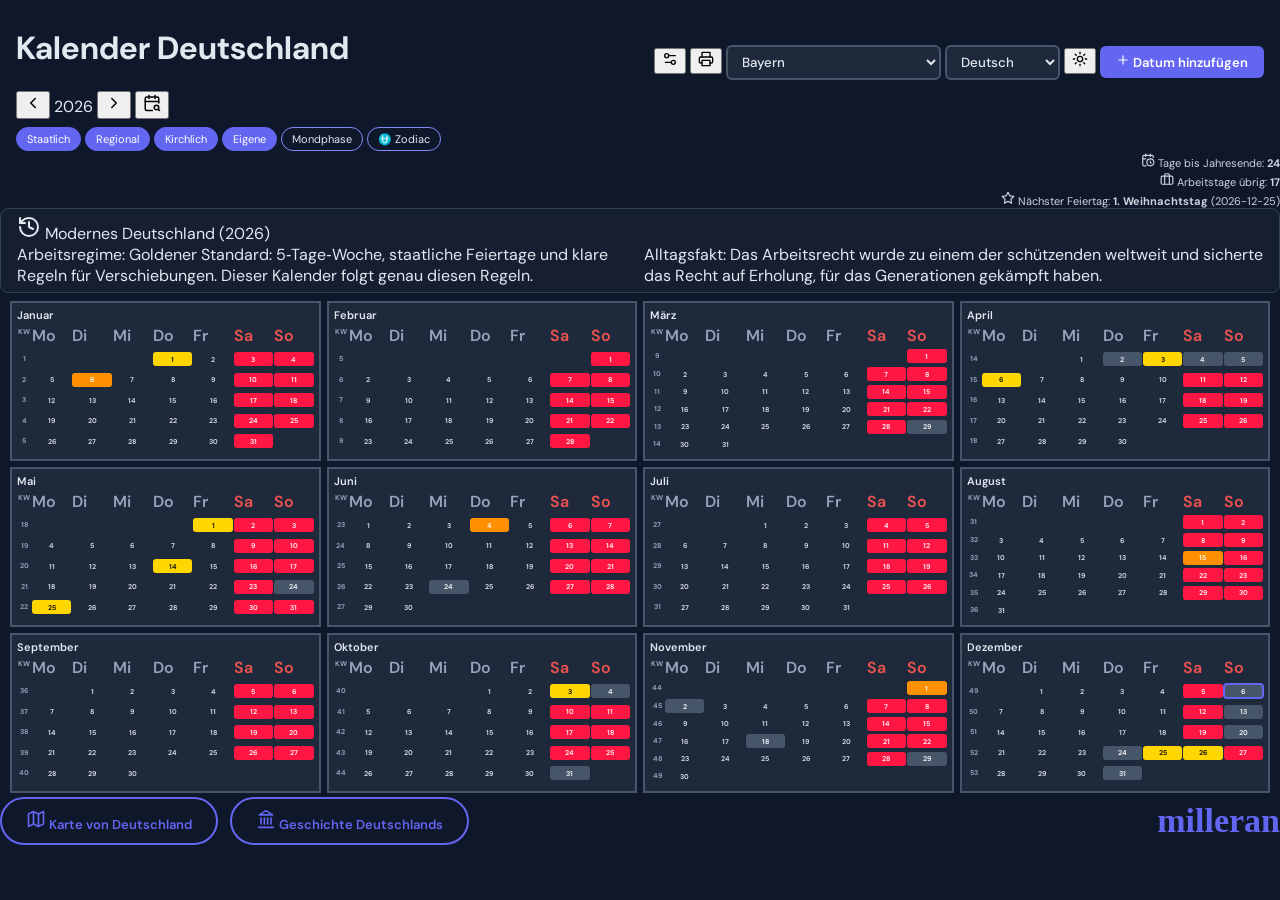
==== index.html @ d2ebec23 "Initial release of Kalender Deutschland" ====
<!doctype html>
<html lang="de" class="h-full" translate="no">
<head>
  <meta charset="UTF-8">
  <meta name="viewport" content="width=device-width, initial-scale=1.0">
  <title>Kalender Deutschland</title>
  <link rel="stylesheet" href="css/tailwind.css">
  <link rel="stylesheet" href="css/styles.css">
  <link rel="stylesheet" href="css/leaflet.css">
  <link rel="stylesheet" href="css/atlas.css">
  <link rel="stylesheet" href="css/history.css">
  <link href="https://fonts.googleapis.com/css2?family=DM+Sans:wght@400;500;600;700&display=swap" rel="stylesheet">
  <style>
    /* Fallback: показать контент, даже если JS упадет */
    #app { display: block !important; visibility: visible !important; }
    .loading-overlay { position: fixed; inset: 0; background: #0f172a; color: #e2e8f0; display: flex; align-items: center; justify-content: center; z-index: 9999; font-family: sans-serif; }
  </style>
</head>
<body class="h-full bg-[#0f172a] text-[#e2e8f0]">
  <div id="loadingScreen" class="loading-overlay">⏳ Загрузка календаря...</div>
  
  <div id="app" class="app-root dark">
    <header id="header" class="w-full sticky top-0 z-50 px-4 py-3 flex items-center justify-between gap-3 flex-wrap bg-inherit border-b-2 border-slate-600">
      <div class="flex items-center gap-3" style="flex-shrink: 0;">
        <h1 id="appTitle" class="text-lg font-bold">Kalender Deutschland</h1>
        <div class="flex items-center gap-1">
          <button id="btnYearPrev" class="p-1 rounded hover:bg-white/10 cursor-pointer"><i data-lucide="chevron-left" class="w-[18px] h-[18px]"></i></button>
          <span id="yearDisplay" class="font-bold text-base min-w-[50px] text-center">2026</span>
          <button id="btnYearNext" class="p-1 rounded hover:bg-white/10 cursor-pointer"><i data-lucide="chevron-right" class="w-[18px] h-[18px]"></i></button>
          <button id="btnGotoDate" class="p-1 ml-1 rounded hover:bg-white/10 opacity-70 hover:opacity-100 transition-opacity cursor-pointer" title="Go to date"><i data-lucide="calendar-search" class="w-[18px] h-[18px]"></i></button>
        </div>
      </div>
      <div class="flex items-center gap-2 flex-wrap" style="margin-left: auto;">
        <button id="btnWorkMode" class="p-1.5 rounded hover:bg-white/10 flex items-center gap-1 cursor-pointer" title="Work Mode"><i data-lucide="settings-2" class="w-[16px] h-[16px]"></i></button>
        <button id="btnPrint" class="p-1.5 rounded hover:bg-white/10 cursor-pointer" title="Print"><i data-lucide="printer" class="w-[16px] h-[16px]"></i></button>
        <select id="regionSelect" class="text-xs py-1 px-2 cursor-pointer"></select>
        <select id="langSelect" class="text-xs py-1 px-2 cursor-pointer"></select>
        <button id="btnToggleTheme" class="p-1.5 rounded hover:bg-white/10 cursor-pointer" title="Theme"><i data-lucide="sun" class="w-[16px] h-[16px]"></i></button>
        <button id="btnAddEvent" class="btn-primary text-xs flex items-center gap-1 cursor-pointer"><i data-lucide="plus" class="w-[14px] h-[14px]"></i> <span data-t="add_date">Datum hinzufügen</span></button>
      </div>
    </header>

    <div class="w-full px-4 py-2 flex items-center justify-between flex-wrap gap-2 text-xs">
      <div class="flex gap-2 flex-wrap items-center" id="filters"></div>
      <div class="flex gap-4 flex-wrap" id="globalStats"></div>
    </div>
    
    <div class="w-full px-4 pb-2">
      <div id="historyBlock" class="history-block text-xs leading-relaxed hidden">
        <div class="font-bold mb-1 flex items-center gap-2"><i data-lucide="history"></i> <span id="historyTitle"></span></div>
        <div class="grid grid-cols-1 md:grid-cols-2 gap-2" style="display: grid !important; grid-template-columns: repeat(2, 1fr) !important; gap: 8px !important;">
          <div><span class="opacity-70 font-bold" id="historyRegimeLabel">Режим работы:</span> <span id="historyRegime"></span></div>
          <div><span class="opacity-70 font-bold" id="historyFactLabel">Факт:</span> <span id="historyFact"></span></div>
        </div>
      </div>
    </div>

    <div id="calendarGrid" class="px-4 pb-4 grid grid-cols-2 sm:grid-cols-3 lg:grid-cols-4 gap-3">
      <!-- Сюда JS вставит месяцы -->
    </div>
    
    <div class="footer-atlas-row w-full px-4 pb-6 mt-4">
      <div class="footer-action-group">
        <button id="btnOpenAtlas" class="btn-secondary flex items-center gap-2 shadow-lg hover:shadow-xl transition-all" style="border-radius: 30px; padding: 10px 24px; border: 2px solid #6366f1;">
          <i data-lucide="map" class="w-[20px] h-[20px]"></i> <span class="font-bold text-sm">Atlas von Deutschland</span>
        </button>
        <button id="btnOpenHistory" class="btn-secondary flex items-center gap-2 shadow-lg hover:shadow-xl transition-all" style="border-radius: 30px; padding: 10px 24px; border: 2px solid #6366f1;">
          <i data-lucide="landmark" class="w-[20px] h-[20px]"></i> <span class="font-bold text-sm">История Германии</span>
        </button>
      </div>
      <div class="brand-milleran" aria-label="milleran">milleran</div>
    </div>

    <div id="modalContainer"></div>
    <div id="atlasContainer"></div>
  </div>

  <script src="js/lucide.min.js"></script>
  <script src="js/translations.js"></script>
  <script src="js/app.js"></script>
  <script src="js/events.js"></script>
  <script src="js/leaflet.js"></script>
  <script src="js/atlas-data.js"></script>
  <script src="js/atlas.js"></script>
  <script src="js/history-data.js"></script>
  <script src="js/history-extra.js"></script>
  <script src="js/history.js"></script>
</body>
</html>
---- css/styles.css ----
/* =========================================
   BASE & RESET
   ========================================= */
* {
  font-family: 'DM Sans', sans-serif;
  box-sizing: border-box;
}

html, body {
  height: 100%;
  margin: 0;
  overflow: hidden;
}

.app-root {
  height: 100%;
  width: 100%;
  overflow-y: auto;
  overflow-x: hidden;
  transition: background 0.3s, color 0.3s;
}

/* =========================================
   THEMES (DARK / LIGHT)
   ========================================= */
.app-root.dark { background: #0f172a; color: #e2e8f0; }
.app-root.light { background: #C2FFE3; color: #1e293b; }

.dark .month-card { background: #1e293b; border: 2px solid #475569; }
.light .month-card { background: #fff; border: 2px solid #64748b; color: #1e293b; }

.dark .modal-content { background: #1e293b; border: 1px solid #334155; }
.light .modal-content { background: #fff; border: 1px solid #e2e8f0; }

.dark select, .dark input, .dark textarea { background: #1e293b; border: 2px solid #475569; color: #e2e8f0; border-radius: 6px; padding: 6px 10px; }
.light select, .light input, .light textarea { background: #fff; border: 2px solid #cbd5e1; color: #1e293b; border-radius: 6px; padding: 6px 10px; font-weight: 600; }

.dark .tooltip-box { background: #334155; color: #e2e8f0; box-shadow: 0 2px 8px rgba(0,0,0,0.4); }
.light .tooltip-box { background: #1e293b; color: #f8fafc; box-shadow: 0 2px 8px rgba(0,0,0,0.2); }

.dark #zodiacDropdown { background: #1e293b; border: 1px solid #475569; box-shadow: 0 8px 24px rgba(0,0,0,0.5); }
.light #zodiacDropdown { background: #fff; border: 1px solid #cbd5e1; box-shadow: 0 8px 24px rgba(0,0,0,0.15); }

.dark .history-block { background: rgba(30,41,59,0.5); border: 1px solid #334155; }
.light .history-block { background: rgba(255,255,255,0.6); border: 1px solid #cbd5e1; }

/* =========================================
   HEADER & CONTROLS (COMPACT)
   ========================================= */
#header {
  width: 100% !important;
  max-width: 100% !important;
  display: flex !important;
  justify-content: space-between !important;
  align-items: center !important;
  flex-wrap: wrap !important;
  padding: 6px 16px !important;
}
#header > div:first-child { flex-shrink: 0; }

.header-controls {
  display: flex !important;
  flex-direction: column !important;
  align-items: flex-end !important;
  gap: 4px !important;
  margin-left: auto !important;
}
.header-buttons {
  display: flex !important;
  align-items: center !important;
  gap: 8px !important;
  flex-wrap: wrap !important;
}

/* =========================================
   FILTERS & STATS (COMPACT)
   ========================================= */
#filters {
  display: flex !important;
  flex-wrap: wrap !important;
  gap: 4px !important;
  align-items: center !important;
  padding: 2px 16px !important;
}
#zodiacWrap { display: inline-block !important; }

#globalStats {
  text-align: right !important;
  min-width: 220px !important;
  display: flex !important;
  flex-direction: column !important;
  align-items: flex-end !important;
  gap: 2px !important;
  font-size: 11px !important;
  opacity: 0.9;
}
#globalStats span {
  display: block !important;
  white-space: nowrap !important;
}

/* =========================================
   HISTORY BLOCK (2 COLUMNS, COMPACT)
   ========================================= */
.history-block {
  border-radius: 8px;
  padding: 6px 16px !important;
  margin-bottom: 4px !important;
  transition: all 0.3s;
}
#historyBlock .grid {
  display: grid !important;
  grid-template-columns: repeat(2, 1fr) !important;
  gap: 8px !important;
}

/* =========================================
   CALENDAR GRID & MONTH CARDS (COMPACT 4x3)
   ========================================= */
#calendarGrid {
  display: grid !important;
  grid-template-columns: repeat(4, 1fr) !important;
  gap: 6px !important;
  padding: 4px 10px !important;
  align-items: start !important;
}

.month-card {
  transition: transform 0.2s, box-shadow 0.2s;
  cursor: pointer;
  font-weight: 600;
  min-width: 0;
  width: 100%;
  height: 180px !important;
  max-height: 180px !important;
  min-height: 180px !important;
  padding: 5px !important;
  display: flex;
  flex-direction: column;
  overflow: hidden;
}
.month-card:hover {
  transform: translateY(-3px);
  box-shadow: 0 8px 25px rgba(0,0,0,0.15);
}
.month-card .font-semibold {
  font-size: 11px !important;
  margin-bottom: 3px !important;
}

.month-grid {
  display: grid !important;
  grid-template-columns: 14px repeat(7, 1fr) !important;
  gap: 1px !important;
  flex-grow: 1;
}

/* =========================================
   DAY CELLS & HIGHLIGHTS (COMPACT)
   ========================================= */
.day-cell {
  width: 100%;
  height: 15px !important;
  display: flex;
  align-items: center;
  justify-content: center;
  border-radius: 3px;
  font-size: 8px !important;
  cursor: default;
  position: relative;
}

.day-cell.weekend { background: #ff1744; color: #fff; }
.day-cell.national { background: #ffd600; color: #000; }
.day-cell.regional { background: #ff9100; color: #fff; }
.day-cell.church { background: #475569; color: #fff; }
.day-cell.user-event { background: #1e88e5; color: #fff; }
.day-cell.today { outline: 2px solid #6366f1; outline-offset: -1px; }
.day-cell.zodiac-highlight {
  background: #818cf8 !important;
  color: #fff !important;
  box-shadow: 0 0 8px rgba(129,140,248,0.6) !important;
  font-weight: 700 !important;
  z-index: 10 !important;
}

.detail-day { width: 36px; height: 34px; font-size: 13px; }
.wk-num { font-size: 7px !important; color: #94a3b8; width: 14px; text-align: center; font-weight: bold; line-height: 15px !important; }
.lh-26 { line-height: 26px !important; }
.lh-34 { line-height: 34px !important; }

/* =========================================
   MODALS (STANDARD & FULLSCREEN)
   ========================================= */
.modal-overlay {
  position: fixed; inset: 0; z-index: 9999;
  display: flex; align-items: center; justify-content: center;
  background: rgba(0,0,0,0.7); backdrop-filter: blur(4px);
  animation: fadeIn 0.2s;
  cursor: pointer;
}
@keyframes fadeIn { from { opacity: 0; } to { opacity: 1; } }

/* Стандартное модальное окно */
.modal-content {
  max-height: 90%; overflow-y: auto;
  border-radius: 12px; padding: 24px;
  width: 95%; max-width: 800px;
  animation: slideUp 0.25s;
  position: relative;
}
@keyframes slideUp { from { transform: translateY(20px); opacity: 0; } to { transform: translateY(0); opacity: 1; } }

/* Полноэкранное окно месяца */
.modal-content-full {
  width: 90vw; height: 90vh;
  background: #1e293b;
  border-radius: 16px;
  padding: 30px 40px;
  position: relative;
  overflow-y: auto;
  display: flex; flex-direction: column;
  color: #e2e8f0;
}

/* Кнопка закрытия (универсальная) */
.modal-close-btn {
  position: absolute; top: 12px; right: 12px;
  width: 36px; height: 36px;
  background: rgba(239, 68, 68, 0.9);
  border: none; border-radius: 8px;
  color: #fff; font-size: 20px; font-weight: bold;
  cursor: pointer; z-index: 10000;
  display: flex; align-items: center; justify-content: center;
  transition: transform 0.2s, background 0.2s;
}
.modal-close-btn:hover { transform: scale(1.1); background: #dc2626; }

/* Статистика в модальном окне */
.modal-stats-grid {
  display: grid;
  grid-template-columns: repeat(4, 1fr);
  gap: 16px; margin-bottom: 30px;
  flex-shrink: 0;
}
.stat-box {
  background: #0f172a; padding: 16px;
  border-radius: 10px; text-align: center;
  border: 1px solid #334155;
}
.stat-val { font-size: 36px; font-weight: 800; color: #6366f1; line-height: 1.1; }
.stat-lbl { font-size: 14px; color: #94a3b8; margin-top: 6px; text-transform: uppercase; letter-spacing: 0.5px; }

/* Сетка календаря внутри модалки */
.modal-grid-large {
  display: grid;
  grid-template-columns: 40px repeat(7, 1fr);
  gap: 4px; flex-grow: 1;
}
.modal-grid-large .day-cell-lg {
  width: 100%; height: 50px;
  display: flex; align-items: center; justify-content: center;
  border-radius: 6px; font-size: 16px; font-weight: 600;
  cursor: default; position: relative;
}
.modal-grid-large .wk-num-lg {
  font-size: 12px; color: #64748b;
  display: flex; align-items: center; justify-content: center;
}
.modal-grid-large .day-header {
  text-align: center; font-size: 13px; font-weight: 700;
  color: #94a3b8; padding: 8px 0;
}

/* =========================================
   TOOLTIPS & ZODIAC DROPDOWN
   ========================================= */
.tooltip-wrap { position: relative; }
.tooltip-box {
  display: none; position: absolute; z-index: 999;
  bottom: calc(100% + 6px); left: 50%; transform: translateX(-50%);
  padding: 6px 10px; border-radius: 6px; font-size: 11px;
  white-space: nowrap; pointer-events: none;
}
.tooltip-wrap:hover .tooltip-box { display: block; }

#zodiacDropdown {
  position: absolute; left: 0; top: calc(100% + 6px); z-index: 10000;
  display: none; padding: 12px; border-radius: 10px; gap: 6px;
  grid-template-columns: repeat(6, 40px);
  background: #1e293b;
  border: 1px solid #475569;
  box-shadow: 0 8px 24px rgba(0,0,0,0.5);
  pointer-events: auto !important;
}
#zodiacDropdown.open { display: grid; }
#zodiacDropdown .zi {
  width: 40px; height: 40px; display: flex; align-items: center;
  justify-content: center; font-size: 24px; border-radius: 8px;
  cursor: pointer; transition: all 0.15s;
  background: rgba(129,140,248,0.1);
  pointer-events: auto !important;
}
#zodiacDropdown .zi:hover {
  background: rgba(129,140,248,0.3);
  transform: scale(1.15);
}

#zodiacWrap {
  z-index: 9999 !important;
  position: relative !important;
  pointer-events: auto !important;
}
#zodiacBtn, #zodiacBtn * {
  pointer-events: auto !important;
  cursor: pointer !important;
  position: relative;
  z-index: 10001 !important;
}
#zodiacBtn.active {
  background: #6366f1 !important;
  color: #fff !important;
  border-color: #6366f1 !important;
}
#zodiacIconLarge.hidden { display: none; }

/* =========================================
   FORMS & BUTTONS
   ========================================= */
select, input, textarea { outline: none; font-weight: 500; }

.btn-primary {
  background: #6366f1; color: #fff; border: none;
  padding: 7px 16px; border-radius: 6px; cursor: pointer;
  font-weight: 600; font-size: 13px; transition: background 0.2s;
}
.btn-primary:hover { background: #4f46e5; }

.btn-secondary {
  border: 1px solid #6366f1; color: #6366f1; background: transparent;
  padding: 7px 16px; border-radius: 6px; cursor: pointer;
  font-weight: 600; font-size: 13px; transition: all 0.2s;
}
.btn-secondary:hover { background: #6366f1; color: #fff; }

.footer-atlas-row {
  display: flex;
  justify-content: space-between;
  align-items: center;
  gap: 16px;
}

.footer-action-group {
  display: flex;
  align-items: center;
  gap: 12px;
  flex-wrap: wrap;
}

#btnOpenAtlas,
#btnOpenHistory {
  flex: 0 0 auto;
}

.brand-milleran {
  margin-left: auto;
  min-height: 44px;
  display: flex;
  align-items: center;
  color: #6366f1;
  font-family: "Bodoni MT Black", "Bodoni 72 Smallcaps", "Bodoni MT", Georgia, serif;
  font-size: 34px;
  font-weight: 900;
  line-height: 1;
  letter-spacing: 0;
  text-transform: lowercase;
  user-select: none;
}

.filter-chip {
  padding: 4px 10px; border-radius: 20px; font-size: 11px;
  cursor: pointer; transition: all 0.2s; border: 1px solid #6366f1;
  user-select: none;
}
.dark .filter-chip { color: #e2e8f0; border-color: #818cf8; }
.light .filter-chip { color: #1e293b; border-color: #4f46e5; }
.filter-chip.active { background: #6366f1; color: #fff; border-color: #6366f1; }

/* =========================================
   UTILITIES & ICONS
   ========================================= */
.c-red { color: #ef5350 !important; }
.c-gray { color: #94a3b8 !important; }
.tt-moon { position: absolute; bottom: 1px; right: 2px; font-size: 7px; pointer-events: none; opacity: 0.8; }
.tt-moon-lg { position: absolute; bottom: 2px; right: 3px; font-size: 9px; pointer-events: none; opacity: 0.8; }
.c-pointer { cursor: pointer !important; }
.c-default { cursor: default !important; }

.filter-dot-national { background: #fff9c4 !important; }
.filter-dot-regional { background: #ffe0b2 !important; }
.filter-dot-church { background: #e0e0e0 !important; }
.filter-dot-user { background: #bbdefb !important; }
.filter-dot-moon { background: #94a3b8 !important; }

.w-\[18px\] { width: 18px !important; } .h-\[18px\] { height: 18px !important; }
.w-\[16px\] { width: 16px !important; } .h-\[16px\] { height: 16px !important; }
.w-\[14px\] { width: 14px !important; } .h-\[14px\] { height: 14px !important; }
.w-\[20px\] { width: 20px !important; } .h-\[20px\] { height: 20px !important; }
.bg-inherit { background: inherit !important; }
.border-slate-600 { border-color: #475569 !important; }
.modal-grid-7 { display: grid !important; grid-template-columns: 28px repeat(7, 1fr) !important; }

/* =========================================
   SCROLLBAR & PRINT
   ========================================= */
::-webkit-scrollbar { width: 6px; }
::-webkit-scrollbar-thumb { background: #475569; border-radius: 3px; }

@media print {
  header, .px-4.py-2.flex, #modalContainer, #historyBlock { display: none !important; }
  body, .app-root { overflow: visible !important; height: auto !important; background: white !important; color: black !important; }
  .month-card { break-inside: avoid; border: 1px solid #ccc !important; box-shadow: none !important; margin-bottom: 20px; }
  .day-cell { -webkit-print-color-adjust: exact; print-color-adjust: exact; }
}

/* =========================================
   RESPONSIVE
   ========================================= */
@media (max-height: 900px) {
  .month-card { height: 160px !important; max-height: 160px !important; min-height: 160px !important; }
  .day-cell { height: 14px !important; font-size: 7px !important; }
  .wk-num { line-height: 14px !important; }
}
@media (max-height: 800px) {
  .month-card { height: 150px !important; max-height: 150px !important; min-height: 150px !important; }
  .day-cell { height: 13px !important; font-size: 7px !important; }
  .wk-num { width: 12px; line-height: 13px !important; }
}
@media (max-width: 1200px) {
  #calendarGrid { grid-template-columns: repeat(3, 1fr) !important; }
}
@media (max-width: 900px) {
  #calendarGrid { grid-template-columns: repeat(2, 1fr) !important; }
  #header { flex-direction: column !important; align-items: stretch !important; gap: 8px !important; }
  .header-controls { align-items: flex-start !important; margin-left: 0 !important; }
  #globalStats { text-align: left !important; align-items: flex-start !important; }
  #historyBlock .grid { grid-template-columns: 1fr !important; }
  .modal-content-full { width: 98vw; height: 98vh; padding: 20px; }
  .modal-stats-grid { grid-template-columns: repeat(2, 1fr); gap: 10px; }
  .stat-val { font-size: 28px; }
  .modal-grid-large .day-cell-lg { height: 40px; font-size: 14px; }
  .footer-atlas-row {
    flex-direction: column;
    align-items: center;
  }
  #btnOpenAtlas,
  #btnOpenHistory,
  .brand-milleran {
    margin-left: 0;
  }
  .brand-milleran {
    min-height: 34px;
    font-size: 26px;
  }
}
/* === ИКОНКИ В МОДАЛКЕ СОБЫТИЙ === */
#iconPicker {
  display: grid !important;
  grid-template-columns: repeat(5, 1fr) !important; /* 2 ряда по 5 иконок */
  gap: 14px !important;
  padding: 16px !important;
  background: rgba(255,255,255,0.05) !important;
  border-radius: 12px !important;
  margin-top: 8px !important;
  pointer-events: auto !important;
}

#iconPicker .icon-opt {
  font-size: 34px !important;          /* Крупные иконки */
  width: 56px !important;
  height: 56px !important;
  display: flex !important;
  align-items: center !important;
  justify-content: center !important;
  cursor: pointer !important;
  border-radius: 12px !important;
  transition: all 0.2s ease !important;
  user-select: none !important;
  pointer-events: auto !important;     /* Гарантируем кликабельность */
  background: transparent !important;
  position: relative !important;
  z-index: 10 !important;
}

#iconPicker .icon-opt:hover {
  background: rgba(255,255,255,0.15) !important;
  transform: scale(1.15);
}

#iconPicker .icon-opt.ring-2 {
  background: rgba(99, 102, 241, 0.25) !important;
  box-shadow: 0 0 0 3px #6366f1 !important;
}
/* Явная кнопка удаления в модалке событий */
#btnDeleteEvent {
  margin-right: auto !important; /* Сдвигаем влево */
  background: rgba(239, 68, 68, 0.15) !important;
  border-color: #ef4444 !important;
  color: #ef4444 !important;
  font-weight: 700 !important;
  padding: 8px 14px !important;
  transition: all 0.2s;
}
#btnDeleteEvent:hover {
  background: #ef4444 !important;
  color: #fff !important;
  transform: translateY(-1px);
}
/* === HIGHLIGHT FOR JUMP-TO-DATE === */
.day-cell.date-highlight,
.day-cell-lg.date-highlight {
  animation: pulse-highlight 2s ease-in-out !important;
  box-shadow: 0 0 0 3px #6366f1, 0 0 20px rgba(99,102,241,0.6) !important;
  z-index: 20 !important;
  position: relative !important;
}

.day-cell.date-highlight::after,
.day-cell-lg.date-highlight::after {
  content: '';
  position: absolute;
  inset: -2px;
  border: 2px solid #6366f1;
  border-radius: 6px;
  animation: pulse-ring 2s ease-out;
  pointer-events: none;
}

@keyframes pulse-highlight {
  0% { transform: scale(1); box-shadow: 0 0 0 0 rgba(99,102,241,0.4); }
  50% { transform: scale(1.15); box-shadow: 0 0 0 8px rgba(99,102,241,0.2); }
  100% { transform: scale(1); box-shadow: 0 0 0 0 rgba(99,102,241,0); }
}

@keyframes pulse-ring {
  0% { transform: scale(0.8); opacity: 1; }
  100% { transform: scale(2); opacity: 0; }
}
---- css/leaflet.css ----
/* required styles */

.leaflet-pane,
.leaflet-tile,
.leaflet-marker-icon,
.leaflet-marker-shadow,
.leaflet-tile-container,
.leaflet-pane > svg,
.leaflet-pane > canvas,
.leaflet-zoom-box,
.leaflet-image-layer,
.leaflet-layer {
	position: absolute;
	left: 0;
	top: 0;
	}
.leaflet-container {
	overflow: hidden;
	}
.leaflet-tile,
.leaflet-marker-icon,
.leaflet-marker-shadow {
	-webkit-user-select: none;
	   -moz-user-select: none;
	        user-select: none;
	  -webkit-user-drag: none;
	}
/* Prevents IE11 from highlighting tiles in blue */
.leaflet-tile::selection {
	background: transparent;
}
/* Safari renders non-retina tile on retina better with this, but Chrome is worse */
.leaflet-safari .leaflet-tile {
	image-rendering: -webkit-optimize-contrast;
	}
/* hack that prevents hw layers "stretching" when loading new tiles */
.leaflet-safari .leaflet-tile-container {
	width: 1600px;
	height: 1600px;
	-webkit-transform-origin: 0 0;
	}
.leaflet-marker-icon,
.leaflet-marker-shadow {
	display: block;
	}
/* .leaflet-container svg: reset svg max-width decleration shipped in Joomla! (joomla.org) 3.x */
/* .leaflet-container img: map is broken in FF if you have max-width: 100% on tiles */
.leaflet-container .leaflet-overlay-pane svg {
	max-width: none !important;
	max-height: none !important;
	}
.leaflet-container .leaflet-marker-pane img,
.leaflet-container .leaflet-shadow-pane img,
.leaflet-container .leaflet-tile-pane img,
.leaflet-container img.leaflet-image-layer,
.leaflet-container .leaflet-tile {
	max-width: none !important;
	max-height: none !important;
	width: auto;
	padding: 0;
	}

.leaflet-container img.leaflet-tile {
	/* See: https://bugs.chromium.org/p/chromium/issues/detail?id=600120 */
	mix-blend-mode: plus-lighter;
}

.leaflet-container.leaflet-touch-zoom {
	-ms-touch-action: pan-x pan-y;
	touch-action: pan-x pan-y;
	}
.leaflet-container.leaflet-touch-drag {
	-ms-touch-action: pinch-zoom;
	/* Fallback for FF which doesn't support pinch-zoom */
	touch-action: none;
	touch-action: pinch-zoom;
}
.leaflet-container.leaflet-touch-drag.leaflet-touch-zoom {
	-ms-touch-action: none;
	touch-action: none;
}
.leaflet-container {
	-webkit-tap-highlight-color: transparent;
}
.leaflet-container a {
	-webkit-tap-highlight-color: rgba(51, 181, 229, 0.4);
}
.leaflet-tile {
	filter: inherit;
	visibility: hidden;
	}
.leaflet-tile-loaded {
	visibility: inherit;
	}
.leaflet-zoom-box {
	width: 0;
	height: 0;
	-moz-box-sizing: border-box;
	     box-sizing: border-box;
	z-index: 800;
	}
/* workaround for https://bugzilla.mozilla.org/show_bug.cgi?id=888319 */
.leaflet-overlay-pane svg {
	-moz-user-select: none;
	}

.leaflet-pane         { z-index: 400; }

.leaflet-tile-pane    { z-index: 200; }
.leaflet-overlay-pane { z-index: 400; }
.leaflet-shadow-pane  { z-index: 500; }
.leaflet-marker-pane  { z-index: 600; }
.leaflet-tooltip-pane   { z-index: 650; }
.leaflet-popup-pane   { z-index: 700; }

.leaflet-map-pane canvas { z-index: 100; }
.leaflet-map-pane svg    { z-index: 200; }

.leaflet-vml-shape {
	width: 1px;
	height: 1px;
	}
.lvml {
	behavior: url(#default#VML);
	display: inline-block;
	position: absolute;
	}


/* control positioning */

.leaflet-control {
	position: relative;
	z-index: 800;
	pointer-events: visiblePainted; /* IE 9-10 doesn't have auto */
	pointer-events: auto;
	}
.leaflet-top,
.leaflet-bottom {
	position: absolute;
	z-index: 1000;
	pointer-events: none;
	}
.leaflet-top {
	top: 0;
	}
.leaflet-right {
	right: 0;
	}
.leaflet-bottom {
	bottom: 0;
	}
.leaflet-left {
	left: 0;
	}
.leaflet-control {
	float: left;
	clear: both;
	}
.leaflet-right .leaflet-control {
	float: right;
	}
.leaflet-top .leaflet-control {
	margin-top: 10px;
	}
.leaflet-bottom .leaflet-control {
	margin-bottom: 10px;
	}
.leaflet-left .leaflet-control {
	margin-left: 10px;
	}
.leaflet-right .leaflet-control {
	margin-right: 10px;
	}


/* zoom and fade animations */

.leaflet-fade-anim .leaflet-popup {
	opacity: 0;
	-webkit-transition: opacity 0.2s linear;
	   -moz-transition: opacity 0.2s linear;
	        transition: opacity 0.2s linear;
	}
.leaflet-fade-anim .leaflet-map-pane .leaflet-popup {
	opacity: 1;
	}
.leaflet-zoom-animated {
	-webkit-transform-origin: 0 0;
	    -ms-transform-origin: 0 0;
	        transform-origin: 0 0;
	}
svg.leaflet-zoom-animated {
	will-change: transform;
}

.leaflet-zoom-anim .leaflet-zoom-animated {
	-webkit-transition: -webkit-transform 0.25s cubic-bezier(0,0,0.25,1);
	   -moz-transition:    -moz-transform 0.25s cubic-bezier(0,0,0.25,1);
	        transition:         transform 0.25s cubic-bezier(0,0,0.25,1);
	}
.leaflet-zoom-anim .leaflet-tile,
.leaflet-pan-anim .leaflet-tile {
	-webkit-transition: none;
	   -moz-transition: none;
	        transition: none;
	}

.leaflet-zoom-anim .leaflet-zoom-hide {
	visibility: hidden;
	}


/* cursors */

.leaflet-interactive {
	cursor: pointer;
	}
.leaflet-grab {
	cursor: -webkit-grab;
	cursor:    -moz-grab;
	cursor:         grab;
	}
.leaflet-crosshair,
.leaflet-crosshair .leaflet-interactive {
	cursor: crosshair;
	}
.leaflet-popup-pane,
.leaflet-control {
	cursor: auto;
	}
.leaflet-dragging .leaflet-grab,
.leaflet-dragging .leaflet-grab .leaflet-interactive,
.leaflet-dragging .leaflet-marker-draggable {
	cursor: move;
	cursor: -webkit-grabbing;
	cursor:    -moz-grabbing;
	cursor:         grabbing;
	}

/* marker & overlays interactivity */
.leaflet-marker-icon,
.leaflet-marker-shadow,
.leaflet-image-layer,
.leaflet-pane > svg path,
.leaflet-tile-container {
	pointer-events: none;
	}

.leaflet-marker-icon.leaflet-interactive,
.leaflet-image-layer.leaflet-interactive,
.leaflet-pane > svg path.leaflet-interactive,
svg.leaflet-image-layer.leaflet-interactive path {
	pointer-events: visiblePainted; /* IE 9-10 doesn't have auto */
	pointer-events: auto;
	}

/* visual tweaks */

.leaflet-container {
	background: #ddd;
	outline-offset: 1px;
	}
.leaflet-container a {
	color: #0078A8;
	}
.leaflet-zoom-box {
	border: 2px dotted #38f;
	background: rgba(255,255,255,0.5);
	}


/* general typography */
.leaflet-container {
	font-family: "Helvetica Neue", Arial, Helvetica, sans-serif;
	font-size: 12px;
	font-size: 0.75rem;
	line-height: 1.5;
	}


/* general toolbar styles */

.leaflet-bar {
	box-shadow: 0 1px 5px rgba(0,0,0,0.65);
	border-radius: 4px;
	}
.leaflet-bar a {
	background-color: #fff;
	border-bottom: 1px solid #ccc;
	width: 26px;
	height: 26px;
	line-height: 26px;
	display: block;
	text-align: center;
	text-decoration: none;
	color: black;
	}
.leaflet-bar a,
.leaflet-control-layers-toggle {
	background-position: 50% 50%;
	background-repeat: no-repeat;
	display: block;
	}
.leaflet-bar a:hover,
.leaflet-bar a:focus {
	background-color: #f4f4f4;
	}
.leaflet-bar a:first-child {
	border-top-left-radius: 4px;
	border-top-right-radius: 4px;
	}
.leaflet-bar a:last-child {
	border-bottom-left-radius: 4px;
	border-bottom-right-radius: 4px;
	border-bottom: none;
	}
.leaflet-bar a.leaflet-disabled {
	cursor: default;
	background-color: #f4f4f4;
	color: #bbb;
	}

.leaflet-touch .leaflet-bar a {
	width: 30px;
	height: 30px;
	line-height: 30px;
	}
.leaflet-touch .leaflet-bar a:first-child {
	border-top-left-radius: 2px;
	border-top-right-radius: 2px;
	}
.leaflet-touch .leaflet-bar a:last-child {
	border-bottom-left-radius: 2px;
	border-bottom-right-radius: 2px;
	}

/* zoom control */

.leaflet-control-zoom-in,
.leaflet-control-zoom-out {
	font: bold 18px 'Lucida Console', Monaco, monospace;
	text-indent: 1px;
	}

.leaflet-touch .leaflet-control-zoom-in, .leaflet-touch .leaflet-control-zoom-out  {
	font-size: 22px;
	}


/* layers control */

.leaflet-control-layers {
	box-shadow: 0 1px 5px rgba(0,0,0,0.4);
	background: #fff;
	border-radius: 5px;
	}
.leaflet-control-layers-toggle {
	background-image: url(images/layers.png);
	width: 36px;
	height: 36px;
	}
.leaflet-retina .leaflet-control-layers-toggle {
	background-image: url(images/layers-2x.png);
	background-size: 26px 26px;
	}
.leaflet-touch .leaflet-control-layers-toggle {
	width: 44px;
	height: 44px;
	}
.leaflet-control-layers .leaflet-control-layers-list,
.leaflet-control-layers-expanded .leaflet-control-layers-toggle {
	display: none;
	}
.leaflet-control-layers-expanded .leaflet-control-layers-list {
	display: block;
	position: relative;
	}
.leaflet-control-layers-expanded {
	padding: 6px 10px 6px 6px;
	color: #333;
	background: #fff;
	}
.leaflet-control-layers-scrollbar {
	overflow-y: scroll;
	overflow-x: hidden;
	padding-right: 5px;
	}
.leaflet-control-layers-selector {
	margin-top: 2px;
	position: relative;
	top: 1px;
	}
.leaflet-control-layers label {
	display: block;
	font-size: 13px;
	font-size: 1.08333em;
	}
.leaflet-control-layers-separator {
	height: 0;
	border-top: 1px solid #ddd;
	margin: 5px -10px 5px -6px;
	}

/* Default icon URLs */
.leaflet-default-icon-path { /* used only in path-guessing heuristic, see L.Icon.Default */
	background-image: url(images/marker-icon.png);
	}


/* attribution and scale controls */

.leaflet-container .leaflet-control-attribution {
	background: #fff;
	background: rgba(255, 255, 255, 0.8);
	margin: 0;
	}
.leaflet-control-attribution,
.leaflet-control-scale-line {
	padding: 0 5px;
	color: #333;
	line-height: 1.4;
	}
.leaflet-control-attribution a {
	text-decoration: none;
	}
.leaflet-control-attribution a:hover,
.leaflet-control-attribution a:focus {
	text-decoration: underline;
	}
.leaflet-attribution-flag {
	display: inline !important;
	vertical-align: baseline !important;
	width: 1em;
	height: 0.6669em;
	}
.leaflet-left .leaflet-control-scale {
	margin-left: 5px;
	}
.leaflet-bottom .leaflet-control-scale {
	margin-bottom: 5px;
	}
.leaflet-control-scale-line {
	border: 2px solid #777;
	border-top: none;
	line-height: 1.1;
	padding: 2px 5px 1px;
	white-space: nowrap;
	-moz-box-sizing: border-box;
	     box-sizing: border-box;
	background: rgba(255, 255, 255, 0.8);
	text-shadow: 1px 1px #fff;
	}
.leaflet-control-scale-line:not(:first-child) {
	border-top: 2px solid #777;
	border-bottom: none;
	margin-top: -2px;
	}
.leaflet-control-scale-line:not(:first-child):not(:last-child) {
	border-bottom: 2px solid #777;
	}

.leaflet-touch .leaflet-control-attribution,
.leaflet-touch .leaflet-control-layers,
.leaflet-touch .leaflet-bar {
	box-shadow: none;
	}
.leaflet-touch .leaflet-control-layers,
.leaflet-touch .leaflet-bar {
	border: 2px solid rgba(0,0,0,0.2);
	background-clip: padding-box;
	}


/* popup */

.leaflet-popup {
	position: absolute;
	text-align: center;
	margin-bottom: 20px;
	}
.leaflet-popup-content-wrapper {
	padding: 1px;
	text-align: left;
	border-radius: 12px;
	}
.leaflet-popup-content {
	margin: 13px 24px 13px 20px;
	line-height: 1.3;
	font-size: 13px;
	font-size: 1.08333em;
	min-height: 1px;
	}
.leaflet-popup-content p {
	margin: 17px 0;
	margin: 1.3em 0;
	}
.leaflet-popup-tip-container {
	width: 40px;
	height: 20px;
	position: absolute;
	left: 50%;
	margin-top: -1px;
	margin-left: -20px;
	overflow: hidden;
	pointer-events: none;
	}
.leaflet-popup-tip {
	width: 17px;
	height: 17px;
	padding: 1px;

	margin: -10px auto 0;
	pointer-events: auto;

	-webkit-transform: rotate(45deg);
	   -moz-transform: rotate(45deg);
	    -ms-transform: rotate(45deg);
	        transform: rotate(45deg);
	}
.leaflet-popup-content-wrapper,
.leaflet-popup-tip {
	background: white;
	color: #333;
	box-shadow: 0 3px 14px rgba(0,0,0,0.4);
	}
.leaflet-container a.leaflet-popup-close-button {
	position: absolute;
	top: 0;
	right: 0;
	border: none;
	text-align: center;
	width: 24px;
	height: 24px;
	font: 16px/24px Tahoma, Verdana, sans-serif;
	color: #757575;
	text-decoration: none;
	background: transparent;
	}
.leaflet-container a.leaflet-popup-close-button:hover,
.leaflet-container a.leaflet-popup-close-button:focus {
	color: #585858;
	}
.leaflet-popup-scrolled {
	overflow: auto;
	}

.leaflet-oldie .leaflet-popup-content-wrapper {
	-ms-zoom: 1;
	}
.leaflet-oldie .leaflet-popup-tip {
	width: 24px;
	margin: 0 auto;

	-ms-filter: "progid:DXImageTransform.Microsoft.Matrix(M11=0.70710678, M12=0.70710678, M21=-0.70710678, M22=0.70710678)";
	filter: progid:DXImageTransform.Microsoft.Matrix(M11=0.70710678, M12=0.70710678, M21=-0.70710678, M22=0.70710678);
	}

.leaflet-oldie .leaflet-control-zoom,
.leaflet-oldie .leaflet-control-layers,
.leaflet-oldie .leaflet-popup-content-wrapper,
.leaflet-oldie .leaflet-popup-tip {
	border: 1px solid #999;
	}


/* div icon */

.leaflet-div-icon {
	background: #fff;
	border: 1px solid #666;
	}


/* Tooltip */
/* Base styles for the element that has a tooltip */
.leaflet-tooltip {
	position: absolute;
	padding: 6px;
	background-color: #fff;
	border: 1px solid #fff;
	border-radius: 3px;
	color: #222;
	white-space: nowrap;
	-webkit-user-select: none;
	-moz-user-select: none;
	-ms-user-select: none;
	user-select: none;
	pointer-events: none;
	box-shadow: 0 1px 3px rgba(0,0,0,0.4);
	}
.leaflet-tooltip.leaflet-interactive {
	cursor: pointer;
	pointer-events: auto;
	}
.leaflet-tooltip-top:before,
.leaflet-tooltip-bottom:before,
.leaflet-tooltip-left:before,
.leaflet-tooltip-right:before {
	position: absolute;
	pointer-events: none;
	border: 6px solid transparent;
	background: transparent;
	content: "";
	}

/* Directions */

.leaflet-tooltip-bottom {
	margin-top: 6px;
}
.leaflet-tooltip-top {
	margin-top: -6px;
}
.leaflet-tooltip-bottom:before,
.leaflet-tooltip-top:before {
	left: 50%;
	margin-left: -6px;
	}
.leaflet-tooltip-top:before {
	bottom: 0;
	margin-bottom: -12px;
	border-top-color: #fff;
	}
.leaflet-tooltip-bottom:before {
	top: 0;
	margin-top: -12px;
	margin-left: -6px;
	border-bottom-color: #fff;
	}
.leaflet-tooltip-left {
	margin-left: -6px;
}
.leaflet-tooltip-right {
	margin-left: 6px;
}
.leaflet-tooltip-left:before,
.leaflet-tooltip-right:before {
	top: 50%;
	margin-top: -6px;
	}
.leaflet-tooltip-left:before {
	right: 0;
	margin-right: -12px;
	border-left-color: #fff;
	}
.leaflet-tooltip-right:before {
	left: 0;
	margin-left: -12px;
	border-right-color: #fff;
	}

/* Printing */

@media print {
	/* Prevent printers from removing background-images of controls. */
	.leaflet-control {
		-webkit-print-color-adjust: exact;
		print-color-adjust: exact;
		}
	}
---- css/atlas.css ----
/* css/atlas.css */

#atlasOverlay {
  position: fixed;
  top: 0; left: 0; right: 0; bottom: 0;
  background: rgba(15, 23, 42, 0.95);
  z-index: 99999;
  display: flex;
  opacity: 0;
  pointer-events: none;
  transition: opacity 0.3s ease;
  backdrop-filter: blur(10px);
}

#atlasOverlay.active {
  opacity: 1;
  pointer-events: auto;
}

#atlasContent {
  width: 100%;
  height: 100%;
  display: flex;
  flex-direction: column;
  position: relative;
}

#atlasHeader {
  display: flex;
  justify-content: space-between;
  align-items: center;
  padding: 16px 24px;
  background: rgba(30, 41, 59, 0.8);
  border-bottom: 1px solid rgba(255,255,255,0.1);
}

.atlas-title {
  font-size: 1.5rem;
  font-weight: 700;
  color: #fff;
  margin: 0;
  display: flex;
  align-items: center;
  gap: 10px;
}

#btnAtlasClose {
  background: transparent;
  border: none;
  color: #94a3b8;
  cursor: pointer;
  padding: 8px;
  border-radius: 50%;
  transition: all 0.2s;
  display: flex;
  align-items: center;
  justify-content: center;
}

#btnAtlasClose:hover {
  background: rgba(255,255,255,0.1);
  color: #fff;
}

#atlasBody {
  flex: 1;
  display: flex;
  position: relative;
  overflow: hidden;
}

#mapContainer {
  flex: 1;
  height: 100%;
  background: #f1f5f9; /* Light background for classic map look */
  z-index: 1;
}

#atlasInstruction {
  position: absolute;
  left: 20px;
  bottom: 20px;
  z-index: 1000;
  max-width: 420px;
  background: rgba(15, 23, 42, 0.92);
  color: #e2e8f0;
  border: 1px solid rgba(255,255,255,0.16);
  border-radius: 8px;
  padding: 12px 14px;
  box-shadow: 0 12px 32px rgba(15, 23, 42, 0.35);
}

#atlasInstruction strong,
#atlasInstruction span {
  display: block;
  font-size: 13px;
  line-height: 1.45;
}

#atlasInstruction span {
  margin-top: 6px;
  color: #94a3b8;
  font-size: 11px;
}

/* Sidebar for state details */
#stateSidebar {
  width: 350px;
  background: rgba(30, 41, 59, 0.95);
  border-left: 1px solid rgba(255,255,255,0.1);
  padding: 24px;
  overflow-y: auto;
  transform: translateX(100%);
  transition: transform 0.4s cubic-bezier(0.16, 1, 0.3, 1);
  position: absolute;
  right: 0;
  top: 0;
  bottom: 0;
  z-index: 1000;
  box-shadow: -4px 0 20px rgba(0,0,0,0.5);
  display: flex;
  flex-direction: column;
}

#stateSidebar.open {
  transform: translateX(0);
}

#btnBackToGermany {
  position: absolute;
  top: 20px;
  left: 20px;
  z-index: 1000;
  background: #6366f1;
  color: white;
  border: none;
  padding: 10px 20px;
  border-radius: 30px;
  font-weight: 600;
  cursor: pointer;
  box-shadow: 0 4px 12px rgba(0,0,0,0.3);
  display: none;
  align-items: center;
  gap: 8px;
  transition: all 0.2s;
}

#btnBackToGermany:hover {
  background: #4f46e5;
  transform: translateY(-2px);
}

#btnBackToGermany.visible {
  display: flex;
}

/* Leaflet overrides */
.leaflet-container {
  background: #f1f5f9 !important;
  font-family: 'DM Sans', sans-serif !important;
}

.leaflet-control-zoom a {
  background: rgba(255, 255, 255, 0.9) !important;
  color: #1e293b !important;
  border-color: rgba(0,0,0,0.1) !important;
}

.leaflet-control-zoom a:hover {
  background: #f8fafc !important;
}

/* Permanent labels for states */
.state-label {
  background: rgba(255,255,255,0.82) !important;
  border: 1px solid rgba(15,23,42,0.14) !important;
  border-radius: 6px !important;
  box-shadow: 0 2px 8px rgba(15,23,42,0.18) !important;
  color: #1e293b !important;
  font-weight: 700 !important;
  font-size: 12px !important;
  text-align: center;
  padding: 2px 6px !important;
  text-shadow: none !important;
}

.state-label::before {
  display: none !important;
}

.state-label-berlin {
  font-size: 11px !important;
  background: rgba(255,255,255,0.92) !important;
  border-color: rgba(239,68,68,0.35) !important;
}

.state-label-brandenburg {
  transform: translate(-50%, -50%) translate(28px, -26px);
}

/* Tooltip styles (for hover) */
.state-tooltip {
  background: rgba(15, 23, 42, 0.9) !important;
  color: white !important;
  border: 1px solid rgba(255,255,255,0.2) !important;
  border-radius: 8px !important;
  padding: 8px 12px !important;
  font-family: 'DM Sans', sans-serif !important;
  font-size: 14px !important;
  font-weight: 600 !important;
  box-shadow: 0 4px 12px rgba(0,0,0,0.3) !important;
}

.state-tooltip::before {
  border-top-color: rgba(15, 23, 42, 0.9) !important;
}

.state-polygon {
  cursor: pointer;
}

.state-polygon:hover {
  filter: saturate(1.08);
}

.selected-state-fill {
  pointer-events: none;
}

.selected-state-outline {
  paint-order: stroke;
  stroke-linecap: round;
  stroke-linejoin: round;
  filter:
    drop-shadow(0 0 1px rgba(255, 255, 255, 0.95))
    drop-shadow(0 2px 3px rgba(15, 23, 42, 0.32));
}

/* Sidebar contents */
.sidebar-title {
  font-size: 1.5rem;
  font-weight: 700;
  margin-bottom: 4px;
  color: #fff;
  margin-top: 0;
}

.sidebar-subtitle {
  color: #94a3b8;
  font-size: 0.9rem;
  margin-bottom: 24px;
}

.info-card {
  background: rgba(255,255,255,0.05);
  border-radius: 12px;
  padding: 16px;
  margin-bottom: 16px;
}

.info-card h3 {
  font-size: 1rem;
  font-weight: 600;
  margin-top: 0;
  margin-bottom: 12px;
  color: #e2e8f0;
}

.info-card p, .info-card ul {
  font-size: 0.85rem;
  color: #cbd5e1;
  line-height: 1.6;
  margin: 0;
}

.info-card ul {
  padding-left: 20px;
  margin-top: 8px;
}

/* Mobile responsive */
@media (max-width: 768px) {
  #atlasInstruction {
    left: 12px;
    right: 12px;
    bottom: 12px;
    max-width: none;
  }

  #stateSidebar {
    width: 100%;
    height: 50%;
    top: auto;
    bottom: 0;
    border-left: none;
    border-top: 1px solid rgba(255,255,255,0.1);
    transform: translateY(100%);
  }
  #stateSidebar.open {
    transform: translateY(0);
  }
}

/* Large state popup window */
.atlas-state-page {
  margin: 0;
  min-height: 100vh;
  background: #0f172a;
  color: #e2e8f0;
  font-family: 'DM Sans', Arial, sans-serif;
}

#stateWindow {
  display: grid;
  grid-template-columns: minmax(0, 1fr) 380px;
  min-height: 100vh;
}

#stateMapWrap {
  min-height: 100vh;
  background: #e5eef7;
}

#stateMap {
  width: 100%;
  height: 100vh;
  background: #e5eef7;
}

#stateInfoPanel {
  position: relative;
  padding: 30px;
  background: #111827;
  border-left: 1px solid rgba(255,255,255,0.1);
  overflow-y: auto;
}

#btnStateClose {
  position: absolute;
  top: 16px;
  right: 16px;
  width: 34px;
  height: 34px;
  border: 0;
  border-radius: 50%;
  background: rgba(255,255,255,0.08);
  color: #e2e8f0;
  font-size: 24px;
  line-height: 34px;
  cursor: pointer;
}

#btnStateClose:hover {
  background: rgba(255,255,255,0.16);
}

#stateWindowSubtitle {
  margin: 6px 42px 6px 0;
  color: #94a3b8;
  font-size: 13px;
  font-weight: 700;
  text-transform: uppercase;
}

#stateWindowTitle {
  margin: 0 0 22px 0;
  color: #ffffff;
  font-size: 32px;
  line-height: 1.1;
}

.state-stat-grid {
  display: grid;
  grid-template-columns: 1fr;
  gap: 10px;
  margin-bottom: 18px;
}

.state-stat-grid div {
  display: flex;
  justify-content: space-between;
  gap: 16px;
  padding: 10px 12px;
  border-radius: 8px;
  background: rgba(255,255,255,0.06);
}

.state-stat-grid span {
  color: #94a3b8;
  font-size: 12px;
}

.state-stat-grid strong {
  color: #ffffff;
  font-size: 13px;
  text-align: right;
}

#stateDataSource {
  color: #94a3b8;
  font-size: 11px;
  line-height: 1.5;
}

@media (max-width: 860px) {
  #stateWindow {
    grid-template-columns: 1fr;
  }

  #stateMapWrap,
  #stateMap {
    min-height: 58vh;
    height: 58vh;
  }

  #stateInfoPanel {
    border-left: 0;
    border-top: 1px solid rgba(255,255,255,0.1);
  }
}
---- css/history.css ----
/* Historical cycle overlay */
#historyOverlay {
  position: fixed;
  inset: 0;
  z-index: 99998;
  background: rgba(15, 23, 42, 0.96);
  color: #e2e8f0;
  opacity: 0;
  pointer-events: none;
  transition: opacity 0.25s ease;
}

#historyOverlay.active {
  opacity: 1;
  pointer-events: auto;
}

#historyShell {
  height: 100%;
  display: flex;
  flex-direction: column;
}

#historyHeader {
  display: flex;
  justify-content: space-between;
  align-items: center;
  gap: 18px;
  padding: 16px 22px;
  background: rgba(30, 41, 59, 0.9);
  border-bottom: 1px solid rgba(255,255,255,0.1);
}

#historyKicker {
  margin: 0 0 3px;
  color: #94a3b8;
  font-size: 11px;
  font-weight: 800;
  letter-spacing: 0.08em;
  text-transform: uppercase;
}

#historyAtlasTitle {
  margin: 0;
  color: #fff;
  font-size: 24px;
  font-weight: 800;
}

#historyHeaderActions {
  display: flex;
  align-items: center;
  gap: 12px;
  margin-left: auto;
}

#btnHistoryClose {
  border: 0;
  background: transparent;
  color: #94a3b8;
  cursor: pointer;
  border-radius: 50%;
  padding: 8px;
  display: flex;
  align-items: center;
  justify-content: center;
}

#btnHistoryClose:hover {
  color: #fff;
  background: rgba(255,255,255,0.1);
}

#historyLayout {
  flex: 1;
  min-height: 0;
  display: grid;
  grid-template-columns: 300px minmax(0, 1fr);
}

#historyTimeline {
  overflow-y: auto;
  border-right: 1px solid rgba(255,255,255,0.1);
  background: rgba(15, 23, 42, 0.78);
  padding: 16px;
}

.history-side-title {
  color: #94a3b8;
  font-size: 11px;
  font-weight: 800;
  text-transform: uppercase;
  margin-bottom: 10px;
}

.history-period-list {
  display: grid;
  gap: 8px;
}

.history-period-btn {
  width: 100%;
  text-align: left;
  border: 1px solid rgba(148, 163, 184, 0.22);
  background: rgba(255,255,255,0.04);
  color: #e2e8f0;
  border-radius: 8px;
  padding: 10px;
  cursor: pointer;
}

#historyOverlay.history-rtl .history-period-btn {
  text-align: right;
}

.history-period-btn span {
  display: block;
  color: #94a3b8;
  font-size: 11px;
  font-weight: 700;
  margin-bottom: 3px;
}

.history-period-btn strong {
  display: block;
  font-size: 13px;
  line-height: 1.25;
}

.history-period-btn.active,
.history-period-btn:hover {
  border-color: #6366f1;
  background: rgba(99, 102, 241, 0.18);
}

#historyMain {
  min-width: 0;
  overflow-y: auto;
  padding: 22px;
}

.history-hero {
  padding-bottom: 18px;
  border-bottom: 1px solid rgba(255,255,255,0.1);
}

.history-years {
  color: #818cf8;
  font-size: 12px;
  font-weight: 800;
  margin-bottom: 8px;
}

.history-hero h3 {
  margin: 0 0 10px;
  color: #fff;
  font-size: 34px;
  line-height: 1.08;
}

.history-hero p {
  margin: 0;
  max-width: 980px;
  color: #cbd5e1;
  font-size: 15px;
  line-height: 1.65;
}

.history-nav {
  display: flex;
  gap: 8px;
  justify-content: flex-end;
}

.history-nav button {
  border: 1px solid #6366f1;
  background: transparent;
  color: #e2e8f0;
  border-radius: 8px;
  padding: 9px 12px;
  cursor: pointer;
  display: flex;
  align-items: center;
  gap: 6px;
  font-weight: 700;
}

.history-nav button:hover:not(:disabled) {
  background: #6366f1;
}

.history-nav button:disabled {
  opacity: 0.35;
  cursor: default;
}

.history-content-grid {
  margin-top: 18px;
}

.history-panel,
.history-people {
  background: rgba(255,255,255,0.045);
  border: 1px solid rgba(255,255,255,0.09);
  border-radius: 8px;
  padding: 16px;
}

.history-article {
  max-width: 1120px;
}

.history-highlights {
  margin: 18px 0 0;
  padding-left: 20px;
  color: #dbe4ef;
  font-size: 14px;
  line-height: 1.7;
}

#historyOverlay.history-rtl .history-highlights {
  padding-left: 0;
  padding-right: 20px;
}

.history-body {
  display: grid;
  gap: 14px;
}

.history-body p {
  margin: 0;
  color: #dbe4ef;
  font-size: 14px;
  line-height: 1.75;
}

.history-highlights li + li {
  margin-top: 10px;
}

.history-source {
  margin: 18px 0 0;
  color: #94a3b8;
  font-size: 11px;
}

.history-people h4 {
  margin: 0 0 12px;
  color: #fff;
  font-size: 15px;
}

.history-inline-media {
  display: grid;
  grid-template-columns: repeat(2, minmax(0, 1fr));
  gap: 12px;
  margin: 16px 0;
}

.history-inline-media-lead {
  grid-template-columns: 1fr;
  margin-top: 0;
}

.history-inline-media-compact {
  margin-top: 18px;
}

.history-media-with-symbols {
  display: grid;
  grid-template-columns: minmax(0, 1fr) 138px;
  gap: 12px;
  align-items: stretch;
  margin-bottom: 16px;
}

.history-media-with-symbols .history-inline-media {
  margin-bottom: 0;
}

.history-symbols-rail {
  display: grid;
  align-content: start;
  gap: 10px;
}

.history-media-card {
  margin: 0;
  overflow: hidden;
  border-radius: 8px;
  background: rgba(15,23,42,0.78);
  border: 1px solid rgba(255,255,255,0.08);
}

.history-media-card img {
  width: 100%;
  height: 240px;
  display: block;
  object-fit: contain;
  background: radial-gradient(circle at center, rgba(51, 65, 85, 0.72), rgba(15, 23, 42, 0.96));
}

.history-inline-media-lead .history-media-card img {
  height: 360px;
}

.history-media-card.image-missing {
  display: none;
}

.history-person-card.image-missing img {
  display: none;
}

.history-media-card figcaption {
  padding: 10px 12px;
  color: #e2e8f0;
  font-size: 12px;
  line-height: 1.35;
}

.history-media-card figcaption span {
  display: inline-block;
  margin-right: 8px;
  color: #818cf8;
  font-size: 10px;
  font-weight: 900;
  text-transform: uppercase;
}

.history-symbol-card {
  margin: 0;
  overflow: hidden;
  border-radius: 8px;
  background: rgba(15,23,42,0.78);
  border: 1px solid rgba(255,255,255,0.08);
}

.history-symbol-card.image-missing {
  display: none;
}

.history-symbol-card img {
  width: 100%;
  height: 86px;
  display: block;
  object-fit: contain;
  padding: 8px;
  background: rgba(226, 232, 240, 0.92);
}

.history-symbol-card figcaption {
  padding: 8px 9px;
  color: #dbe4ef;
  font-size: 11px;
  line-height: 1.3;
}

.history-people {
  margin-top: 18px;
}

.history-people-grid {
  display: grid;
  grid-template-columns: repeat(2, minmax(0, 1fr));
  gap: 12px;
}

.history-person-card {
  display: grid;
  grid-template-columns: 74px minmax(0, 1fr);
  gap: 12px;
  align-items: center;
  background: rgba(15,23,42,0.62);
  border: 1px solid rgba(255,255,255,0.08);
  border-radius: 8px;
  padding: 10px;
}

.history-person-card img {
  width: 74px;
  height: 74px;
  object-fit: contain;
  border-radius: 8px;
  background: #1e293b;
}

.history-person-card.image-missing,
.history-person-card.no-image {
  grid-template-columns: 1fr;
}

.history-person-card h5 {
  margin: 0 0 5px;
  color: #fff;
  font-size: 14px;
}

.history-person-card p {
  margin: 0;
  color: #cbd5e1;
  font-size: 12px;
  line-height: 1.45;
}

@media (max-width: 980px) {
  #historyLayout {
    grid-template-columns: 1fr;
  }

  #historyTimeline {
    max-height: 170px;
    border-right: 0;
    border-bottom: 1px solid rgba(255,255,255,0.1);
  }

  .history-period-list {
    grid-template-columns: repeat(2, minmax(0, 1fr));
  }

  .history-content-grid {
    grid-template-columns: 1fr;
  }

  .history-inline-media {
    grid-template-columns: 1fr;
  }

  .history-media-with-symbols {
    grid-template-columns: 1fr;
  }

  .history-symbols-rail {
    grid-template-columns: repeat(2, minmax(0, 1fr));
  }

  .history-people-grid {
    grid-template-columns: 1fr;
  }
}

@media (max-width: 560px) {
  #historyHeader,
  #historyMain {
    padding: 14px;
  }

  #historyHeader {
    align-items: flex-start;
  }

  #historyHeaderActions {
    gap: 8px;
  }

  #historyHeaderNav .history-nav button {
    width: 38px;
    height: 38px;
    padding: 0;
    justify-content: center;
  }

  #historyHeaderNav .history-nav button {
    font-size: 0;
    gap: 0;
  }

  #historyHeaderNav .history-nav button i {
    width: 18px;
    height: 18px;
  }

  .history-hero h3 {
    font-size: 26px;
  }

  .history-period-list {
    grid-template-columns: 1fr;
  }
}
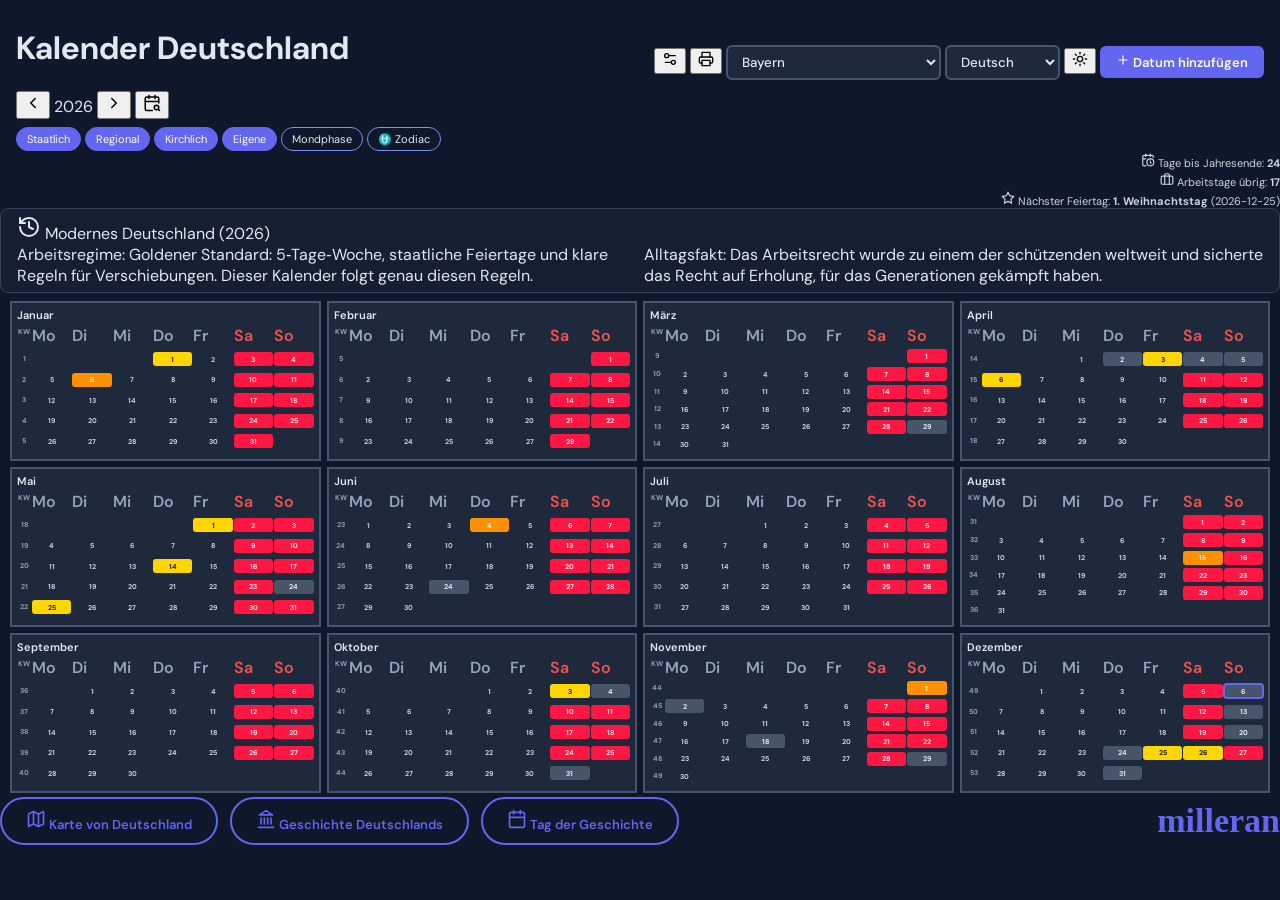
==== commit 50967f1e: "Add day in history feature" ====
--- a/index.html
+++ b/index.html
@@ -9,6 +9,7 @@
   <link rel="stylesheet" href="css/leaflet.css">
   <link rel="stylesheet" href="css/atlas.css">
   <link rel="stylesheet" href="css/history.css">
+  <link rel="stylesheet" href="css/on-this-day.css">
   <link href="https://fonts.googleapis.com/css2?family=DM+Sans:wght@400;500;600;700&display=swap" rel="stylesheet">
   <style>
     /* Fallback: показать контент, даже если JS упадет */
@@ -67,6 +68,9 @@
         <button id="btnOpenHistory" class="btn-secondary flex items-center gap-2 shadow-lg hover:shadow-xl transition-all" style="border-radius: 30px; padding: 10px 24px; border: 2px solid #6366f1;">
           <i data-lucide="landmark" class="w-[20px] h-[20px]"></i> <span class="font-bold text-sm">История Германии</span>
         </button>
+        <button id="btnOpenOnThisDay" class="btn-secondary flex items-center gap-2 shadow-lg hover:shadow-xl transition-all" style="border-radius: 30px; padding: 10px 24px; border: 2px solid #6366f1;">
+          <i data-lucide="calendar" class="w-[20px] h-[20px]"></i> <span class="font-bold text-sm">День в истории</span>
+        </button>
       </div>
       <div class="brand-milleran" aria-label="milleran">milleran</div>
     </div>
@@ -85,5 +89,6 @@
   <script src="js/history-data.js"></script>
   <script src="js/history-extra.js"></script>
   <script src="js/history.js"></script>
+  <script src="js/on-this-day.js"></script>
 </body>
 </html>
--- a/css/on-this-day.css
+++ b/css/on-this-day.css
@@ -0,0 +1,187 @@
+/* On This Day overlay */
+#onThisDayOverlay {
+  position: fixed;
+  inset: 0;
+  z-index: 10040;
+  background: rgba(2, 6, 23, 0.86);
+  backdrop-filter: blur(5px);
+  opacity: 0;
+  pointer-events: none;
+  transition: opacity 0.18s ease;
+}
+
+#onThisDayOverlay.active {
+  opacity: 1;
+  pointer-events: auto;
+}
+
+#onThisDayShell {
+  height: 100%;
+  display: flex;
+  flex-direction: column;
+  color: #e2e8f0;
+}
+
+#onThisDayHeader {
+  display: flex;
+  justify-content: space-between;
+  align-items: center;
+  gap: 16px;
+  padding: 18px 22px;
+  border-bottom: 1px solid rgba(255,255,255,0.12);
+  background: rgba(15, 23, 42, 0.88);
+}
+
+#onThisDayKicker {
+  margin: 0 0 3px;
+  color: #94a3b8;
+  font-size: 11px;
+  text-transform: uppercase;
+  letter-spacing: 0.08em;
+  font-weight: 800;
+}
+
+#onThisDayTitle {
+  margin: 0;
+  color: #fff;
+  font-size: 26px;
+  line-height: 1.15;
+}
+
+#btnOnThisDayClose {
+  width: 40px;
+  height: 40px;
+  border: 0;
+  border-radius: 999px;
+  background: transparent;
+  color: #94a3b8;
+  cursor: pointer;
+  display: flex;
+  align-items: center;
+  justify-content: center;
+}
+
+#btnOnThisDayClose:hover {
+  color: #fff;
+  background: rgba(255,255,255,0.1);
+}
+
+#onThisDayMain {
+  flex: 1;
+  overflow-y: auto;
+  padding: 22px;
+}
+
+.otd-wrap {
+  max-width: 1120px;
+  margin: 0 auto;
+}
+
+.otd-main-event,
+.otd-section,
+.otd-fact,
+.otd-empty {
+  background: rgba(255,255,255,0.055);
+  border: 1px solid rgba(255,255,255,0.1);
+  border-radius: 8px;
+  padding: 16px;
+}
+
+.otd-main-event {
+  border-color: rgba(250, 204, 21, 0.45);
+  background: rgba(250, 204, 21, 0.08);
+}
+
+.otd-section,
+.otd-fact,
+.otd-empty {
+  margin-top: 14px;
+}
+
+.otd-section-title,
+.otd-main-title,
+.otd-fact-title {
+  margin: 0 0 12px;
+  color: #fff;
+  font-size: 16px;
+  font-weight: 800;
+}
+
+.otd-list {
+  display: grid;
+  gap: 10px;
+}
+
+.otd-card {
+  display: grid;
+  grid-template-columns: 74px minmax(0, 1fr);
+  gap: 12px;
+  padding: 12px;
+  border-radius: 8px;
+  background: rgba(15, 23, 42, 0.72);
+  border: 1px solid rgba(148, 163, 184, 0.16);
+}
+
+.otd-year {
+  color: #a5b4fc;
+  font-size: 18px;
+  font-weight: 900;
+  line-height: 1.1;
+}
+
+.otd-card h4 {
+  margin: 0 0 5px;
+  color: #fff;
+  font-size: 15px;
+}
+
+.otd-card p {
+  margin: 0;
+  color: #dbe4ef;
+  font-size: 13px;
+  line-height: 1.55;
+}
+
+.otd-why {
+  margin-top: 8px !important;
+  color: #c4b5fd !important;
+}
+
+.otd-source-line {
+  margin-top: 14px;
+  color: #94a3b8;
+  font-size: 12px;
+}
+
+.otd-source-line a {
+  color: #a5b4fc;
+  text-decoration: none;
+}
+
+.otd-source-line a:hover {
+  text-decoration: underline;
+}
+
+#onThisDayOverlay.otd-rtl {
+  direction: rtl;
+}
+
+#onThisDayOverlay.otd-rtl .otd-card {
+  grid-template-columns: minmax(0, 1fr) 74px;
+}
+
+@media (max-width: 640px) {
+  #onThisDayHeader,
+  #onThisDayMain {
+    padding: 14px;
+  }
+
+  #onThisDayTitle {
+    font-size: 22px;
+  }
+
+  .otd-card,
+  #onThisDayOverlay.otd-rtl .otd-card {
+    grid-template-columns: 1fr;
+  }
+}
